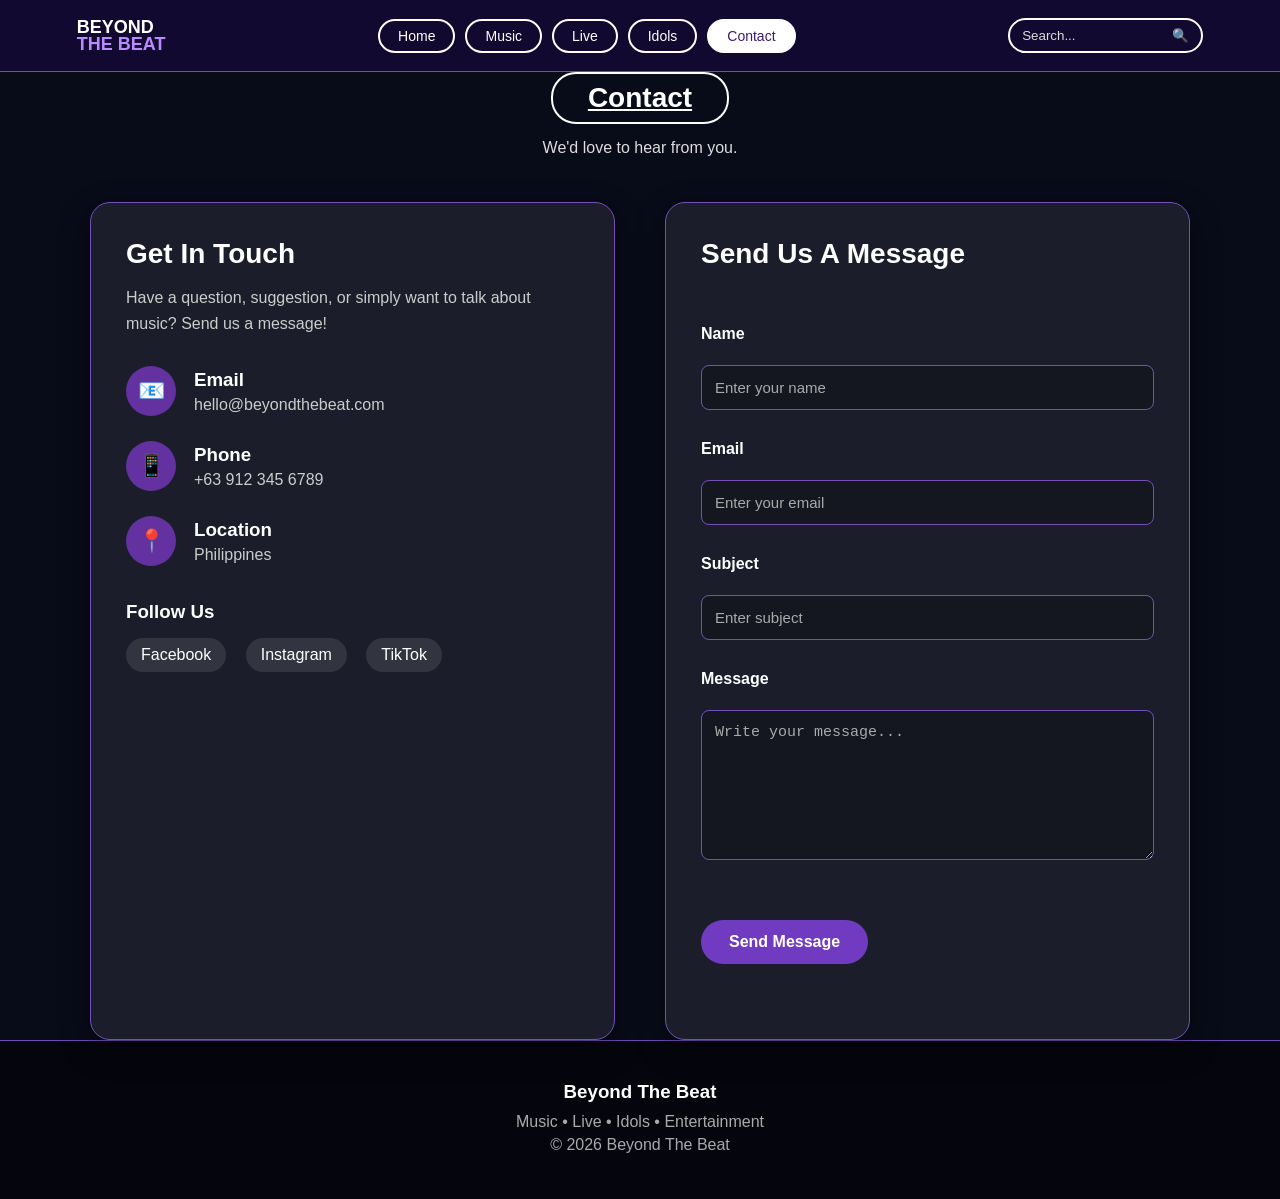
==== contacts.html @ 719a1ef3 "The Final progect beyond the beat" ====
<!DOCTYPE html>
<html lang="en">

<head>
    <meta charset="UTF-8">
    <meta name="viewport" content="width=device-width, initial-scale=1.0">

    <title>Contact | Beyond The Beat</title>

    <link rel="stylesheet" href="style.css">
</head>

<body>

<header class="navbar">

    <div class="logo">
        BEYOND<br>
        <span>THE BEAT</span>
    </div>

    <nav>
        <a href="index.html">Home</a>
        <a href="music.html">Music</a>
        <a href="live.html">Live</a>
        <a href="idols.html">Idols</a>
        <a href="contacts.html" class="active">Contact</a>
    </nav>

    <div class="search">
        <input
            type="text"
            id="searchInput"
            placeholder="Search..."
        >
        <button onclick="searchWebsite()">🔍</button>
    </div>

</header>


<main class="contact-page">

    <div class="page-title">
        <h1>Contact</h1>
        <p>We'd love to hear from you.</p>
    </div>


    <div class="contact-container">

        <!-- Contact Information -->
        <div class="contact-info">

            <h2>Get In Touch</h2>

            <p>
                Have a question, suggestion, or simply want to
                talk about music? Send us a message!
            </p>


            <div class="contact-item">

                <div class="contact-icon">📧</div>

                <div>
                    <h3>Email</h3>
                    <p>hello@beyondthebeat.com</p>
                </div>

            </div>


            <div class="contact-item">

                <div class="contact-icon">📱</div>

                <div>
                    <h3>Phone</h3>
                    <p>+63 912 345 6789</p>
                </div>

            </div>


            <div class="contact-item">

                <div class="contact-icon">📍</div>

                <div>
                    <h3>Location</h3>
                    <p>Philippines</p>
                </div>

            </div>


            <div class="social-links">

                <h3>Follow Us</h3>

                <a href="#" onclick="socialMessage('Facebook')">
                    Facebook
                </a>

                <a href="#" onclick="socialMessage('Instagram')">
                    Instagram
                </a>

                <a href="#" onclick="socialMessage('TikTok')">
                    TikTok
                </a>

            </div>

        </div>


        <!-- Contact Form -->
        <div class="contact-form">

            <h2>Send Us A Message</h2>

            <form onsubmit="sendMessage(event)">

                <label for="name">Name</label>

                <input
                    type="text"
                    id="name"
                    placeholder="Enter your name"
                    required
                >


                <label for="email">Email</label>

                <input
                    type="email"
                    id="email"
                    placeholder="Enter your email"
                    required
                >


                <label for="subject">Subject</label>

                <input
                    type="text"
                    id="subject"
                    placeholder="Enter subject"
                    required
                >


                <label for="message">Message</label>

                <textarea
                    id="message"
                    rows="6"
                    placeholder="Write your message..."
                    required
                ></textarea>


                <button
                    type="submit"
                    class="main-button"
                >
                    Send Message
                </button>

            </form>

        </div>

    </div>

</main>


<footer>

    <h3>Beyond The Beat</h3>

    <p>
        Music • Live • Idols • Entertainment
    </p>

    <p>
        © 2026 Beyond The Beat
    </p>

</footer>


<script src="script.js"></script>

</body>
</html>
---- style.css ----
* {
    margin: 0;
    padding: 0;
    box-sizing: border-box;
}

html {
    scroll-behavior: smooth;
}

body {
    font-family: Arial, Helvetica, sans-serif;
    background: #080b18;
    color: white;
}


/* =========================
   NAVIGATION
========================= */

.navbar {
    position: sticky;
    top: 0;
    z-index: 1000;

    display: flex;
    align-items: center;
    justify-content: space-between;

    padding: 18px 6%;

    background: rgba(20, 10, 50, 0.95);
    backdrop-filter: blur(10px);

    border-bottom: 1px solid #6d4bb8;
}

.logo {
    font-size: 18px;
    font-weight: bold;
    line-height: 0.9;
    color: white;
}

.logo span {
    color: #b88cff;
}


/* NAV LINKS */

nav {
    display: flex;
    gap: 10px;
}

nav a {
    color: white;
    text-decoration: none;

    border: 2px solid white;
    border-radius: 20px;

    padding: 7px 18px;

    font-size: 14px;

    transition: 0.3s;
}

nav a:hover {
    background: white;
    color: #3d1b73;
}


/* SEARCH */

.search {
    display: flex;

    border: 2px solid white;
    border-radius: 25px;

    overflow: hidden;
}

.search input {
    width: 150px;

    padding: 8px 12px;

    background: transparent;
    color: white;

    border: none;
    outline: none;
}

.search input::placeholder {
    color: #ddd;
}

.search button {
    background: transparent;
    color: white;

    border: none;

    padding: 0 12px;

    cursor: pointer;
}


/* =========================
   HERO
========================= */

.hero {
    min-height: 650px;

    display: flex;
    align-items: center;
    justify-content: center;

    gap: 70px;

    padding: 80px 8%;

    background:
        radial-gradient(
            circle at top right,
            #6e2db4,
            #321267 35%,
            #090b18 75%
        );
}

.hero-image {
    width: 350px;
    height: 300px;

    border-radius: 12px;

    background: linear-gradient(
        135deg,
        #d9f1ff,
        #8eb5d4
    );

    display: flex;
    align-items: center;
    justify-content: center;

    box-shadow: 0 20px 50px rgba(0,0,0,0.5);
}

.image-placeholder {
    font-size: 100px;
}

.hero-text {
    max-width: 550px;
}

.hero-text h1 {
    font-size: 48px;

    margin-bottom: 25px;

    text-decoration: underline;
    text-decoration-thickness: 2px;
}

.hero-text p {
    font-size: 20px;
    line-height: 1.6;

    color: #ddd;
}


/* BUTTON */

.main-button {
    margin-top: 25px;

    padding: 13px 28px;

    border: 2px solid white;
    border-radius: 25px;

    background: #713bc1;

    color: white;

    font-size: 16px;
    font-weight: bold;

    cursor: pointer;

    transition: 0.3s;
}

.main-button:hover {
    background: white;
    color: #4b2185;

    transform: translateY(-3px);
}


/* =========================
   SECTIONS
========================= */

.section {
    padding: 90px 8%;

    min-height: 500px;

    text-align: center;

    background:
        linear-gradient(
            135deg,
            #160d2e,
            #31105c
        );
}

.section:nth-child(even) {
    background: #090b18;
}

.section h2 {
    font-size: 40px;

    margin-bottom: 20px;

    text-decoration: underline;
}

.section > p {
    max-width: 700px;

    margin: auto;

    color: #ddd;

    font-size: 18px;

    line-height: 1.6;
}


/* =========================
   CARDS
========================= */

.cards {
    display: flex;

    justify-content: center;

    gap: 25px;

    margin-top: 45px;

    flex-wrap: wrap;
}

.card {
    width: 260px;

    padding: 25px;

    border-radius: 15px;

    background: rgba(255,255,255,0.08);

    border: 1px solid #7650b8;

    transition: 0.3s;
}

.card:hover {
    transform: translateY(-8px);

    background: rgba(255,255,255,0.15);
}

.card-image {
    height: 130px;

    display: flex;
    align-items: center;
    justify-content: center;

    font-size: 60px;

    background: #251044;

    border-radius: 10px;

    margin-bottom: 20px;
}

.card h3 {
    margin-bottom: 10px;

    font-size: 22px;
}

.card p {
    color: #ccc;
}


/* =========================
   LIVE EVENT
========================= */

.event {
    max-width: 600px;

    margin: 40px auto;

    padding: 40px;

    border-radius: 20px;

    background: #241044;

    border: 1px solid #8b61ca;
}

.event h3 {
    font-size: 28px;
}


/* =========================
   CONTACT
========================= */

form {
    max-width: 600px;

    margin: 40px auto;

    display: flex;

    flex-direction: column;

    gap: 15px;
}

form input,
form textarea {
    padding: 15px;

    border-radius: 10px;

    border: 1px solid #8b61ca;

    background: #160d2c;

    color: white;

    font-size: 16px;

    outline: none;
}

form textarea {
    height: 150px;

    resize: vertical;
}


/* =========================
   FOOTER
========================= */

footer {
    padding: 40px;

    text-align: center;

    background: #05060d;

    border-top: 1px solid #6d4bb8;
}

footer h3 {
    margin-bottom: 10px;
}

footer p {
    color: #aaa;

    margin: 5px;
}


/* =========================
   MOBILE
========================= */

@media (max-width: 900px) {

    .navbar {
        flex-direction: column;
        gap: 20px;
    }

    nav {
        flex-wrap: wrap;
        justify-content: center;
    }

    .hero {
        flex-direction: column;

        text-align: center;

        gap: 40px;
    }

    .hero-image {
        width: 280px;
        height: 240px;
    }

    .hero-text h1 {
        font-size: 36px;
    }

    .search {
        width: 250px;
    }

    .search input {
        width: 100%;
    }
}
/* =========================
   MUSIC PAGE
========================= */

.music-page {
    min-height: 100vh;
    padding: 50px 6% 80px;

    background:
        radial-gradient(
            circle at top right,
            #6331a0,
            #27104e 40%,
            #080b18 85%
        );
}

.page-title {
    text-align: center;
    margin-bottom: 45px;
}

.page-title h1 {
    display: inline-block;

    padding: 8px 35px;

    border: 2px solid white;
    border-radius: 25px;

    font-size: 28px;

    text-decoration: underline;
}

.page-title p {
    margin-top: 15px;

    color: #ddd;
}


/* SONG GRID */

.music-grid {
    max-width: 1200px;

    margin: auto;

    display: grid;

    grid-template-columns:
        repeat(3, 1fr);

    gap: 30px 45px;
}


/* SONG CARD */

.song-card {
    display: flex;

    align-items: center;

    gap: 18px;

    min-height: 150px;
}


/* SONG IMAGE */

.song-image {
    width: 105px;
    height: 105px;

    object-fit: cover;

    border-radius: 10px;

    background:
        linear-gradient(
            #dff3ff,
            #a5cce0 65%,
            #a8bd36 65%
        );

    box-shadow:
        0 5px 15px rgba(0,0,0,0.4);
}


/* SONG INFORMATION */

.song-details {
    flex: 1;
}

.song-details h2 {
    font-size: 17px;

    margin-bottom: 5px;

    text-decoration: underline;
}

.song-details p {
    margin-bottom: 10px;

    color: #ddd;

    font-size: 14px;
}


/* AUDIO PLAYER */

.song-details audio {
    width: 180px;
    height: 35px;
}


/* ACTIVE NAVIGATION */

nav a.active {
    background: white;
    color: #3d1b73;
}


/* RESPONSIVE */

@media (max-width: 1000px) {

    .music-grid {
        grid-template-columns:
            repeat(2, 1fr);
    }

}


@media (max-width: 650px) {

    .music-grid {
        grid-template-columns: 1fr;
    }

    .song-card {
        justify-content: center;
    }

}
/* =========================
   LIVE PAGE
========================= */

.live-page {
    min-height: 100vh;

    padding: 50px 6% 80px;

    background:
        radial-gradient(
            circle at top right,
            #6331a0,
            #27104e 40%,
            #080b18 85%
        );
}


/* LIVE GRID */

.live-grid {
    max-width: 1100px;

    margin: 45px auto 0;

    display: grid;

    grid-template-columns:
        repeat(2, 1fr);

    gap: 35px;
}


/* LIVE CARD */

.live-card {
    display: flex;

    overflow: hidden;

    border-radius: 18px;

    background: rgba(255,255,255,0.08);

    border: 1px solid #7650b8;

    box-shadow:
        0 10px 30px rgba(0,0,0,0.35);

    transition: 0.3s;
}

.live-card:hover {
    transform: translateY(-7px);

    background: rgba(255,255,255,0.13);
}


/* EVENT IMAGE */

.live-image {
    width: 180px;
    min-height: 260px;

    object-fit: cover;

    background:
        linear-gradient(
            #dff3ff,
            #a5cce0 65%,
            #a8bd36 65%
        );
}


/* EVENT INFORMATION */

.live-info {
    padding: 25px;

    flex: 1;
}

.live-info h2 {
    font-size: 24px;

    margin-bottom: 8px;
}

.live-info .artist {
    color: #c49aff;

    font-weight: bold;

    margin-bottom: 18px;
}

.event-date,
.event-location {
    margin: 8px 0;

    color: #ddd;
}

.event-description {
    color: #bbb;

    line-height: 1.5;

    margin-top: 15px;
}


/* MOBILE */

@media (max-width: 900px) {

    .live-grid {
        grid-template-columns: 1fr;
    }

}


@media (max-width: 600px) {

    .live-card {
        flex-direction: column;
    }

    .live-image {
        width: 100%;
        height: 200px;
        min-height: 200px;
    }

}
Compose/* =========================
   IDOLS PAGE
========================= */

.idols-page {
    min-height: 100vh;
    padding: 50px 6% 80px;

    background:
        radial-gradient(
            circle at top right,
            #6331a0,
            #27104e 40%,
            #080b18 85%
        );
}

.idol-grid {
    max-width: 1100px;
    margin: 45px auto 0;

    display: grid;
    grid-template-columns: repeat(2, 1fr);

    gap: 35px;
}

.idol-card {
    display: flex;
    align-items: center;

    overflow: hidden;

    border-radius: 18px;

    background: rgba(255,255,255,0.08);

    border: 1px solid #7650b8;

    box-shadow: 0 10px 30px rgba(0,0,0,0.35);

    transition: 0.3s;
}

.idol-card:hover {
    transform: translateY(-7px);

    background: rgba(255,255,255,0.13);
}

.idol-image {
    width: 180px;
    height: 250px;

    object-fit: cover;

    flex-shrink: 0;

    background:
        linear-gradient(
            #dff3ff,
            #a5cce0 65%,
            #a8bd36 65%
        );
}

.idol-info {
    padding: 25px;

    flex: 1;
}

.idol-info h2 {
    font-size: 24px;

    margin-bottom: 8px;
}

.idol-role {
    color: #c49aff;

    font-weight: bold;

    margin-bottom: 15px;
}

.idol-info > p:not(.idol-role) {
    color: #bbb;

    line-height: 1.5;

    margin-bottom: 20px;
}


/* Button */

.idol-info .main-button {
    border: none;

    cursor: pointer;
}


/* Responsive */

@media (max-width: 900px) {

    .idol-grid {
        grid-template-columns: 1fr;
    }

}


@media (max-width: 600px) {

    .idol-card {
        flex-direction: column;
    }

    .idol-image {
        width: 100%;
        height: 250px;
    }

    .idol-info {
        width: 100%;
    }

}
Compose
/* =========================
   CONTACT PAGE
========================= */

.contact-page {
    min-height: 100vh;

    padding: 50px 6% 80px;

    background:
        radial-gradient(
            circle at top right,
            #6331a0,
            #27104e 40%,
            #080b18 85%
        );
}


.contact-container {
    max-width: 1100px;

    margin: 45px auto 0;

    display: grid;

    grid-template-columns: 1fr 1fr;

    gap: 50px;
}


/* Contact Information */

.contact-info {
    padding: 35px;

    border-radius: 20px;

    background: rgba(255,255,255,0.08);

    border: 1px solid #7650b8;

    box-shadow: 0 10px 30px rgba(0,0,0,0.35);
}

.contact-info h2,
.contact-form h2 {
    font-size: 28px;

    margin-bottom: 15px;
}

.contact-info > p {
    color: #ccc;

    line-height: 1.6;

    margin-bottom: 30px;
}


/* Contact Items */

.contact-item {
    display: flex;

    align-items: center;

    gap: 18px;

    margin: 25px 0;
}

.contact-icon {
    width: 50px;
    height: 50px;

    display: flex;

    align-items: center;
    justify-content: center;

    border-radius: 50%;

    background: #6331a0;

    font-size: 22px;
}

.contact-item h3 {
    margin-bottom: 5px;
}

.contact-item p {
    color: #ccc;
}


/* Social Links */

.social-links {
    margin-top: 35px;
}

.social-links h3 {
    margin-bottom: 15px;
}

.social-links a {
    display: inline-block;

    margin-right: 15px;

    padding: 8px 15px;

    border-radius: 20px;

    background: rgba(255,255,255,0.1);

    color: white;

    text-decoration: none;

    transition: 0.3s;
}

.social-links a:hover {
    background: white;

    color: #3d1b73;
}


/* Contact Form */

.contact-form {
    padding: 35px;

    border-radius: 20px;

    background: rgba(255,255,255,0.08);

    border: 1px solid #7650b8;

    box-shadow: 0 10px 30px rgba(0,0,0,0.35);
}

.contact-form form {
    display: flex;

    flex-direction: column;
}

.contact-form label {
    margin-top: 15px;

    margin-bottom: 7px;

    font-weight: bold;
}

.contact-form input,
.contact-form textarea {
    width: 100%;

    padding: 13px;

    border: 1px solid #7650b8;

    border-radius: 8px;

    background: rgba(0,0,0,0.25);

    color: white;

    font-size: 15px;

    outline: none;
}

.contact-form input:focus,
.contact-form textarea:focus {
    border-color: #b88aff;
}

.contact-form textarea {
    resize: vertical;

    margin-bottom: 20px;
}

.contact-form input::placeholder,
.contact-form textarea::placeholder {
    color: #aaa;
}


/* Button */

.contact-form .main-button {
    border: none;

    cursor: pointer;

    align-self: flex-start;
}


/* Mobile */

@media (max-width: 800px) {

    .contact-container {
        grid-template-columns: 1fr;

        gap: 30px;
    }

}


@media (max-width: 500px) {

    .contact-info,
    .contact-form {
        padding: 25px;
    }

    .social-links a {
        margin-bottom: 10px;
    }

}
Compose
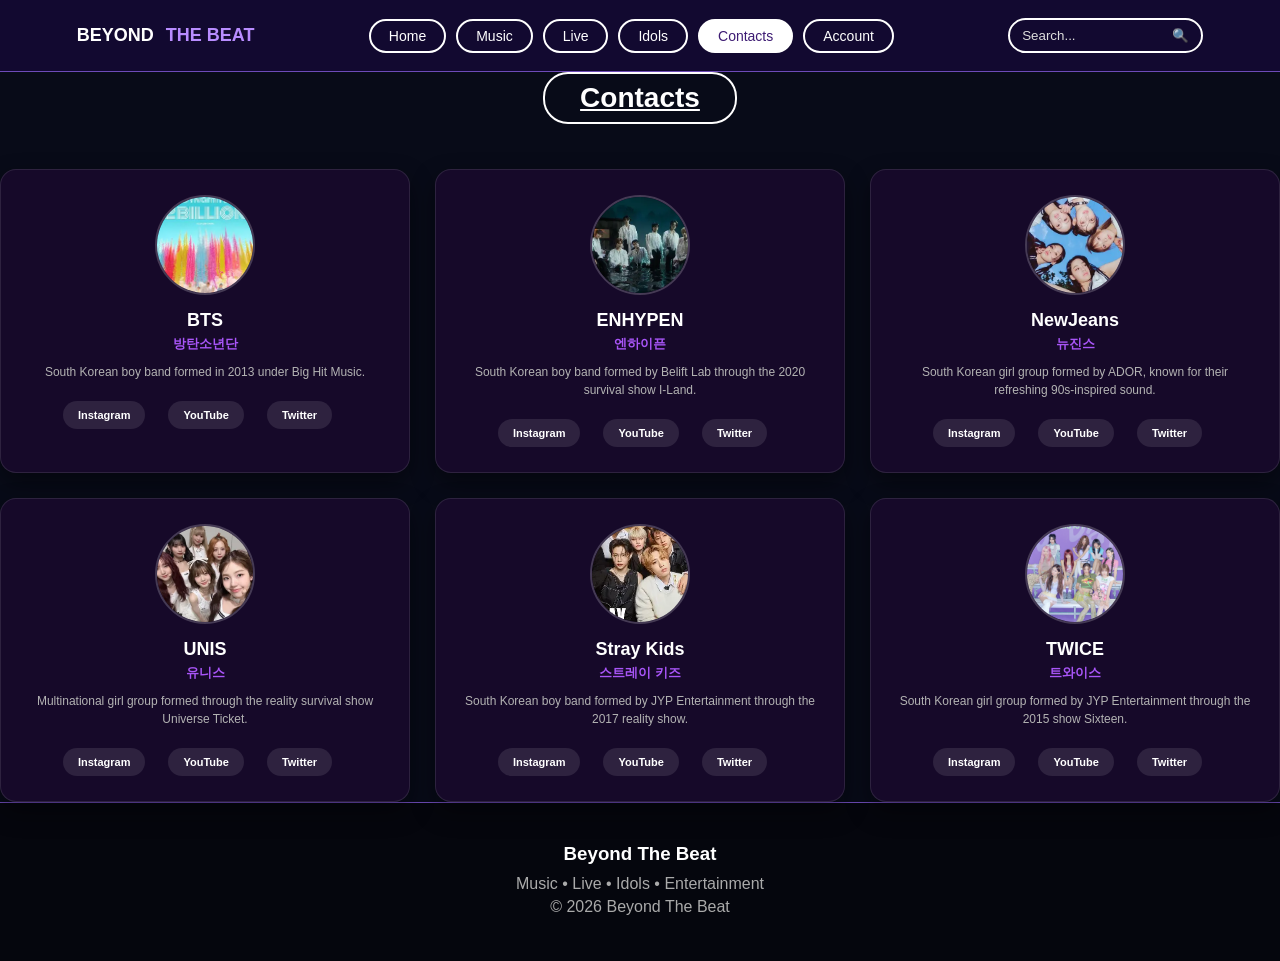
==== commit a0b42b6f: "The-final-project-beyond-the-beat" ====
--- a/contacts.html
+++ b/contacts.html
@@ -1,201 +1,150 @@
 <!DOCTYPE html>
 <html lang="en">
-
 <head>
     <meta charset="UTF-8">
     <meta name="viewport" content="width=device-width, initial-scale=1.0">
-
-    <title>Contact | Beyond The Beat</title>
-
+    <title>Contacts | Beyond 
+        The Beat</title>
     <link rel="stylesheet" href="style.css">
 </head>
-
 <body>
 
-<header class="navbar">
+    <!-- NAVIGATION -->
+    <header class="navbar">
+        <div class="logo">
+            BEYOND<br>
+            <span>THE BEAT</span>
+        </div>
 
-    <div class="logo">
-        BEYOND<br>
-        <span>THE BEAT</span>
+        <nav>
+            <a href="index.html">Home</a>
+            <a href="music.html">Music</a>
+            <a href="live.html">Live</a>
+            <a href="idols.html">Idols</a>
+            <a href="contacts.html" class="active">Contacts</a>
+            <a href="account.html">Account</a>
+        </nav>
+
+        <div class="search">
+            <input type="text" id="searchInput" placeholder="Search...">
+            <button onclick="searchWebsite()">🔍</button>
+        </div>
+    </header>
+
+    <!-- CONTACTS PAGE CONTENT -->
+     <main class="Contacts">
+    <div class="page-title">
+        <h1>Contacts </h1>
     </div>
 
-    <nav>
-        <a href="index.html">Home</a>
-        <a href="music.html">Music</a>
-        <a href="live.html">Live</a>
-        <a href="idols.html">Idols</a>
-        <a href="contacts.html" class="active">Contact</a>
-    </nav>
+        <div class="contacts-grid">
 
-    <div class="search">
-        <input
-            type="text"
-            id="searchInput"
-            placeholder="Search..."
-        >
-        <button onclick="searchWebsite()">🔍</button>
-    </div>
-
-</header>
-
-
-<main class="contact-page">
-
-    <div class="page-title">
-        <h1>Contact</h1>
-        <p>We'd love to hear from you.</p>
-    </div>
-
-
-    <div class="contact-container">
-
-        <!-- Contact Information -->
-        <div class="contact-info">
-
-            <h2>Get In Touch</h2>
-
-            <p>
-                Have a question, suggestion, or simply want to
-                talk about music? Send us a message!
-            </p>
-
-
-            <div class="contact-item">
-
-                <div class="contact-icon">📧</div>
-
-                <div>
-                    <h3>Email</h3>
-                    <p>hello@beyondthebeat.com</p>
+            <!-- CONTACT 1: BTS -->
+            <div class="contact-profile-card">
+                <img src="image/bts.webp" alt="BTS" class="contact-profile-image">
+                <div class="contact-profile-info">
+                    <h2>BTS</h2>
+                    <p class="role">방탄소년단</p>
+                    <p class="bio">South Korean boy band formed in 2013 under Big Hit Music.</p>
+                    
+                    <div class="social-links">
+                        <a href="https://www.instagram.com/bts.bighitofficial" target="_blank" class="social-btn">Instagram</a>
+                        <a href="https://www.youtube.com/@BTS" target="_blank" class="social-btn">YouTube</a>
+                        <a href="https://twitter.com/BTS_twt" target="_blank" class="social-btn">Twitter</a>
+                    </div>
                 </div>
-
             </div>
 
-
-            <div class="contact-item">
-
-                <div class="contact-icon">📱</div>
-
-                <div>
-                    <h3>Phone</h3>
-                    <p>+63 912 345 6789</p>
+            <!-- CONTACT 2: ENHYPEN -->
+            <div class="contact-profile-card">
+                <img src="image/enhypen.webp" alt="ENHYPEN" class="contact-profile-image">
+                <div class="contact-profile-info">
+                    <h2>ENHYPEN</h2>
+                    <p class="role">엔하이픈</p>
+                    <p class="bio">South Korean boy band formed by Belift Lab through the 2020 survival show I-Land.</p>
+                    
+                    <div class="social-links">
+                        <a href="https://www.instagram.com/enhypen" target="_blank" class="social-btn">Instagram</a>
+                        <a href="https://www.youtube.com/@ENHYPENOFFICIAL" target="_blank" class="social-btn">YouTube</a>
+                        <a href="https://twitter.com/ENHYPEN" target="_blank" class="social-btn">Twitter</a>
+                    </div>
                 </div>
-
             </div>
 
-
-            <div class="contact-item">
-
-                <div class="contact-icon">📍</div>
-
-                <div>
-                    <h3>Location</h3>
-                    <p>Philippines</p>
+            <!-- CONTACT 3: NewJeans -->
+            <div class="contact-profile-card">
+                <img src="image/Newjeans.webp" alt="NewJeans" class="contact-profile-image">
+                <div class="contact-profile-info">
+                    <h2>NewJeans</h2>
+                    <p class="role">뉴진스</p>
+                    <p class="bio">South Korean girl group formed by ADOR, known for their refreshing 90s-inspired sound.</p>
+                    
+                    <div class="social-links">
+                        <a href="https://www.instagram.com/newjeans_official" target="_blank" class="social-btn">Instagram</a>
+                        <a href="https://www.youtube.com/@NewJeans_official" target="_blank" class="social-btn">YouTube</a>
+                        <a href="https://twitter.com/NewJeans_ADOR" target="_blank" class="social-btn">Twitter</a>
+                    </div>
                 </div>
-
             </div>
 
+            <!-- CONTACT 4: UNIS -->
+            <div class="contact-profile-card">
+                <img src="image/unis.webp" alt="UNIS" class="contact-profile-image">
+                <div class="contact-profile-info">
+                    <h2>UNIS</h2>
+                    <p class="role">유니스</p>
+                    <p class="bio">Multinational girl group formed through the reality survival show Universe Ticket.</p>
+                    
+                    <div class="social-links">
+                        <a href="https://www.instagram.com/unis_offcl" target="_blank" class="social-btn">Instagram</a>
+                        <a href="https://www.youtube.com/@UNIS_offcl" target="_blank" class="social-btn">YouTube</a>
+                        <a href="https://twitter.com/UNIS_offcl" target="_blank" class="social-btn">Twitter</a>
+                    </div>
+                </div>
+            </div>
 
-            <div class="social-links">
+            <!-- CONTACT 5: Stray Kids -->
+            <div class="contact-profile-card">
+                <img src="image/stray kids.webp" alt="Stray Kids" class="contact-profile-image">
+                <div class="contact-profile-info">
+                    <h2>Stray Kids</h2>
+                    <p class="role">스트레이 키즈</p>
+                    <p class="bio">South Korean boy band formed by JYP Entertainment through the 2017 reality show.</p>
+                    
+                    <div class="social-links">
+                        <a href="https://www.instagram.com/realstraykids" target="_blank" class="social-btn">Instagram</a>
+                        <a href="https://www.youtube.com/@StrayKids" target="_blank" class="social-btn">YouTube</a>
+                        <a href="https://twitter.com/Stray_Kids" target="_blank" class="social-btn">Twitter</a>
+                    </div>
+                </div>
+            </div>
 
-                <h3>Follow Us</h3>
-
-                <a href="#" onclick="socialMessage('Facebook')">
-                    Facebook
-                </a>
-
-                <a href="#" onclick="socialMessage('Instagram')">
-                    Instagram
-                </a>
-
-                <a href="#" onclick="socialMessage('TikTok')">
-                    TikTok
-                </a>
-
+            <!-- CONTACT 6: TWICE -->
+            <div class="contact-profile-card">
+                <img src="image/Twice this is for.jpg" alt="TWICE" class="contact-profile-image">
+                <div class="contact-profile-info">
+                    <h2>TWICE</h2>
+                    <p class="role">트와이스</p>
+                    <p class="bio">South Korean girl group formed by JYP Entertainment through the 2015 show Sixteen.</p>
+                    
+                    <div class="social-links">
+                        <a href="https://www.instagram.com/twicetagram" target="_blank" class="social-btn">Instagram</a>
+                        <a href="https://www.youtube.com/@TWICE" target="_blank" class="social-btn">YouTube</a>
+                        <a href="https://twitter.com/JYPETWICE" target="_blank" class="social-btn">Twitter</a>
+                    </div>
+                </div>
             </div>
 
         </div>
+    </main>
 
+    <!-- FOOTER -->
+    <footer>
+        <h3>Beyond The Beat</h3>
+        <p>Music • Live • Idols • Entertainment</p>
+        <p>© 2026 Beyond The Beat</p>
+    </footer>
 
-        <!-- Contact Form -->
-        <div class="contact-form">
-
-            <h2>Send Us A Message</h2>
-
-            <form onsubmit="sendMessage(event)">
-
-                <label for="name">Name</label>
-
-                <input
-                    type="text"
-                    id="name"
-                    placeholder="Enter your name"
-                    required
-                >
-
-
-                <label for="email">Email</label>
-
-                <input
-                    type="email"
-                    id="email"
-                    placeholder="Enter your email"
-                    required
-                >
-
-
-                <label for="subject">Subject</label>
-
-                <input
-                    type="text"
-                    id="subject"
-                    placeholder="Enter subject"
-                    required
-                >
-
-
-                <label for="message">Message</label>
-
-                <textarea
-                    id="message"
-                    rows="6"
-                    placeholder="Write your message..."
-                    required
-                ></textarea>
-
-
-                <button
-                    type="submit"
-                    class="main-button"
-                >
-                    Send Message
-                </button>
-
-            </form>
-
-        </div>
-
-    </div>
-
-</main>
-
-
-<footer>
-
-    <h3>Beyond The Beat</h3>
-
-    <p>
-        Music • Live • Idols • Entertainment
-    </p>
-
-    <p>
-        © 2026 Beyond The Beat
-    </p>
-
-</footer>
-
-
-<script src="script.js"></script>
-
+    <script src="script.js"></script>
 </body>
 </html>
--- a/style.css
+++ b/style.css
@@ -1111,3 +1111,385 @@
 }
 Compose
 
+/* Contacts Page Styling */
+.contacts-page {
+    padding: 40px 20px;
+    min-height: 80vh;
+    max-width: 1200px;
+    margin: 0 auto;
+}
+
+.contacts-page .page-title {
+    text-align: left;
+    margin-bottom: 30px;
+}
+
+.contacts-page .page-title h1 {
+    color: #ffffff;
+    font-size: 32px;
+    margin-bottom: 8px;
+}
+
+.contacts-page .page-title p {
+    color: #b3b3b3;
+    font-size: 14px;
+}
+
+/* Responsive 3-Column Grid */
+.contacts-grid {
+    display: grid;
+    grid-template-columns: repeat(3, 1fr);
+    gap: 25px;
+}
+
+/* Individual Profile Card (Vertical Layout) */
+.contact-profile-card {
+    background: rgba(25, 10, 45, 0.85);
+    border: 1px solid rgba(255, 255, 255, 0.1);
+    border-radius: 16px;
+    padding: 25px;
+    display: flex;
+    flex-direction: column;
+    align-items: center;
+    text-align: center;
+    box-shadow: 0 10px 25px rgba(0, 0, 0, 0.4);
+}
+
+.contact-profile-image {
+    width: 100px;
+    height: 100px;
+    object-fit: cover;
+    border-radius: 50%;
+    margin-bottom: 15px;
+    border: 2px solid rgba(255, 255, 255, 0.2);
+}
+
+.contact-profile-info {
+    width: 100%;
+    display: flex;
+    flex-direction: column;
+    align-items: center;
+}
+
+.contact-profile-info h2 {
+    color: #ffffff;
+    font-size: 18px;
+    margin-bottom: 4px;
+}
+
+.contact-profile-info .role {
+    color: #a855f7;
+    font-size: 13px;
+    font-weight: 600;
+    margin-bottom: 10px;
+}
+
+.contact-profile-info .bio {
+    color: #b3b3b3;
+    font-size: 12px;
+    line-height: 1.5;
+    margin-bottom: 20px;
+    word-break: break-word;
+}
+
+/* Social Media Buttons */
+.social-links {
+    display: flex;
+    justify-content: center;
+    gap: 8px;
+    flex-wrap: wrap;
+    margin-top: auto;
+}
+
+.social-btn {
+    background: linear-gradient(135deg, #a855f7, #6366f1);
+    color: #ffffff;
+    padding: 6px 12px;
+    border-radius: 20px;
+    font-size: 11px;
+    font-weight: bold;
+    text-decoration: none;
+    transition: opacity 0.2s ease;
+}
+
+.social-btn:hover {
+    opacity: 0.85;
+}
+
+/* Responsive Breakpoints */
+@media (max-width: 900px) {
+    .contacts-grid {
+        grid-template-columns: repeat(2, 1fr);
+    }
+}
+
+@media (max-width: 600px) {
+    .contacts-grid {
+        grid-template-columns: 1fr;
+    }
+}
+
+/* Dashboard Page Layout */
+.dashboard-page {
+    max-width: 1100px;
+    margin: 40px auto;
+    padding: 0 20px;
+    min-height: 75vh;
+}
+
+/* Top Greeting Banner */
+.dashboard-top {
+    display: flex;
+    align-items: center;
+    gap: 20px;
+    background: rgba(25, 10, 45, 0.85);
+    border: 1px solid rgba(255, 255, 255, 0.1);
+    padding: 25px;
+    border-radius: 16px;
+    margin-bottom: 30px;
+    box-shadow: 0 10px 25px rgba(0, 0, 0, 0.3);
+}
+
+.dashboard-avatar {
+    width: 75px;
+    height: 75px;
+    background: linear-gradient(135deg, #a855f7, #6366f1);
+    border-radius: 50%;
+    display: flex;
+    align-items: center;
+    justify-content: center;
+    font-size: 34px;
+    flex-shrink: 0;
+    box-shadow: 0 4px 12px rgba(168, 85, 247, 0.4);
+}
+
+.dashboard-intro {
+    color: #ffffff;
+    font-size: 15px;
+}
+
+.dashboard-intro strong {
+    color: #a855f7;
+}
+
+.dashboard-subtext {
+    color: #b3b3b3;
+    font-size: 13px;
+    margin-top: 5px;
+}
+
+.dashboard-intro a, .dashboard-subtext a {
+    color: #a855f7;
+    text-decoration: underline;
+}
+
+.dashboard-intro a:hover, .dashboard-subtext a:hover {
+    color: #c084fc;
+}
+
+/* Dashboard Grid Layout (Sidebar + Content Panel) */
+.dashboard-grid {
+    display: grid;
+    grid-template-columns: 260px 1fr;
+    gap: 30px;
+}
+
+/* Sidebar Menu */
+.dashboard-menu {
+    background: rgba(25, 10, 45, 0.85);
+    border: 1px solid rgba(255, 255, 255, 0.1);
+    border-radius: 16px;
+    overflow: hidden;
+    display: flex;
+    flex-direction: column;
+    box-shadow: 0 10px 25px rgba(0, 0, 0, 0.3);
+    height: fit-content;
+}
+
+.menu-item {
+    padding: 15px 20px;
+    color: #cbd5e1;
+    text-decoration: none;
+    font-size: 14px;
+    font-weight: 500;
+    border-bottom: 1px solid rgba(255, 255, 255, 0.05);
+    transition: background 0.2s, color 0.2s;
+}
+
+.menu-item:hover, .menu-item.active {
+    background: linear-gradient(135deg, #a855f7, #6366f1);
+    color: #ffffff;
+    border-left: 4px solid #ffffff;
+}
+
+.menu-item.logout {
+    color: #f87171;
+}
+
+.menu-item.logout:hover {
+    background: #ef4444;
+    color: #ffffff;
+}
+
+/* Main Content Panel */
+.dashboard-content-panel {
+    width: 100%;
+}
+
+.panel-box {
+    background: rgba(25, 10, 45, 0.85);
+    border: 1px solid rgba(255, 255, 255, 0.1);
+    border-radius: 16px;
+    padding: 30px;
+    box-shadow: 0 10px 25px rgba(0, 0, 0, 0.3);
+}
+
+.panel-box h2 {
+    color: #ffffff;
+    font-size: 20px;
+    margin-bottom: 5px;
+}
+
+.panel-desc {
+    color: #b3b3b3;
+    font-size: 13px;
+    margin-bottom: 25px;
+}
+
+/* Form Styles */
+.account-form {
+    display: flex;
+    flex-direction: column;
+    gap: 20px;
+}
+
+.form-group {
+    display: flex;
+    flex-direction: column;
+    gap: 8px;
+}
+
+.form-group label {
+    color: #cbd5e1;
+    font-size: 13px;
+    font-weight: 600;
+}
+
+.form-group input {
+    width: 100%;
+    padding: 12px 16px;
+    background: rgba(15, 5, 30, 0.6);
+    border: 1px solid rgba(255, 255, 255, 0.15);
+    border-radius: 10px;
+    color: #ffffff;
+    font-size: 14px;
+    outline: none;
+    transition: border-color 0.2s ease;
+}
+
+.form-group input:focus {
+    border-color: #a855f7;
+    box-shadow: 0 0 0 2px rgba(168, 85, 247, 0.2);
+}
+
+.save-btn {
+    background: linear-gradient(135deg, #a855f7, #6366f1);
+    color: #ffffff;
+    border: none;
+    padding: 12px;
+    border-radius: 10px;
+    font-size: 14px;
+    font-weight: bold;
+    cursor: pointer;
+    transition: opacity 0.2s ease;
+    margin-top: 10px;
+}
+
+.save-btn:hover {
+    opacity: 0.9;
+}
+
+/* Responsive Breakpoints */
+@media (max-width: 768px) {
+    .dashboard-grid {
+        grid-template-columns: 1fr;
+    }
+}
+
+/* Navbar Logo Styling with Image */
+.navbar .logo {
+    display: flex;
+    align-items: center;
+    gap: 12px;
+}
+
+.nav-logo-img {
+    width: 45px;
+    height: 45px;
+    object-fit: cover;
+    border-radius: 50%;
+    border: 1px solid rgba(255, 255, 255, 0.2);
+}
+
+.logo-text {
+    font-size: 14px;
+    font-weight: bold;
+    line-height: 1.1;
+    color: #ffffff;
+}
+
+.logo-text span {
+    color: #a855f7;
+    font-weight: 300;
+}
+
+.hero-image {
+    width: 280px;      /* Adjust this smaller or larger as you prefer */
+    height: 250px;     /* Adjust this to match your desired box size */
+    border-radius: 20px;
+    overflow: hidden;
+    box-shadow: 0 15px 35px rgba(0, 0, 0, 0.4);
+    flex-shrink: 0;    /* Prevents the image box from shrinking */
+}
+
+.hero-actual-img {
+    width: 100%;
+    height: 100%;
+    object-fit: cover; /* Ensures the image fills the box neatly without distorting */
+}
+
+/* Card Link Wrapper */
+.card-link {
+    text-decoration: none;
+    color: inherit;
+    display: block;
+    transition: transform 0.2s ease, box-shadow 0.2s ease;
+}
+
+.card-link:hover {
+    transform: translateY(-5px);
+}
+
+.card-link:hover .card {
+    border-color: #a855f7;
+    box-shadow: 0 10px 25px rgba(168, 85, 247, 0.3);
+}
+
+/* Event Link Wrapper */
+.event-link {
+    text-decoration: none;
+    color: inherit;
+    display: block;
+    max-width: 600px;
+    margin: 0 auto;
+    transition: transform 0.2s ease;
+}
+
+.event-link:hover {
+    transform: translateY(-4px);
+}
+
+.event-link:hover .event {
+    border-color: #a855f7;
+    box-shadow: 0 10px 25px rgba(168, 85, 247, 0.3);
+}
